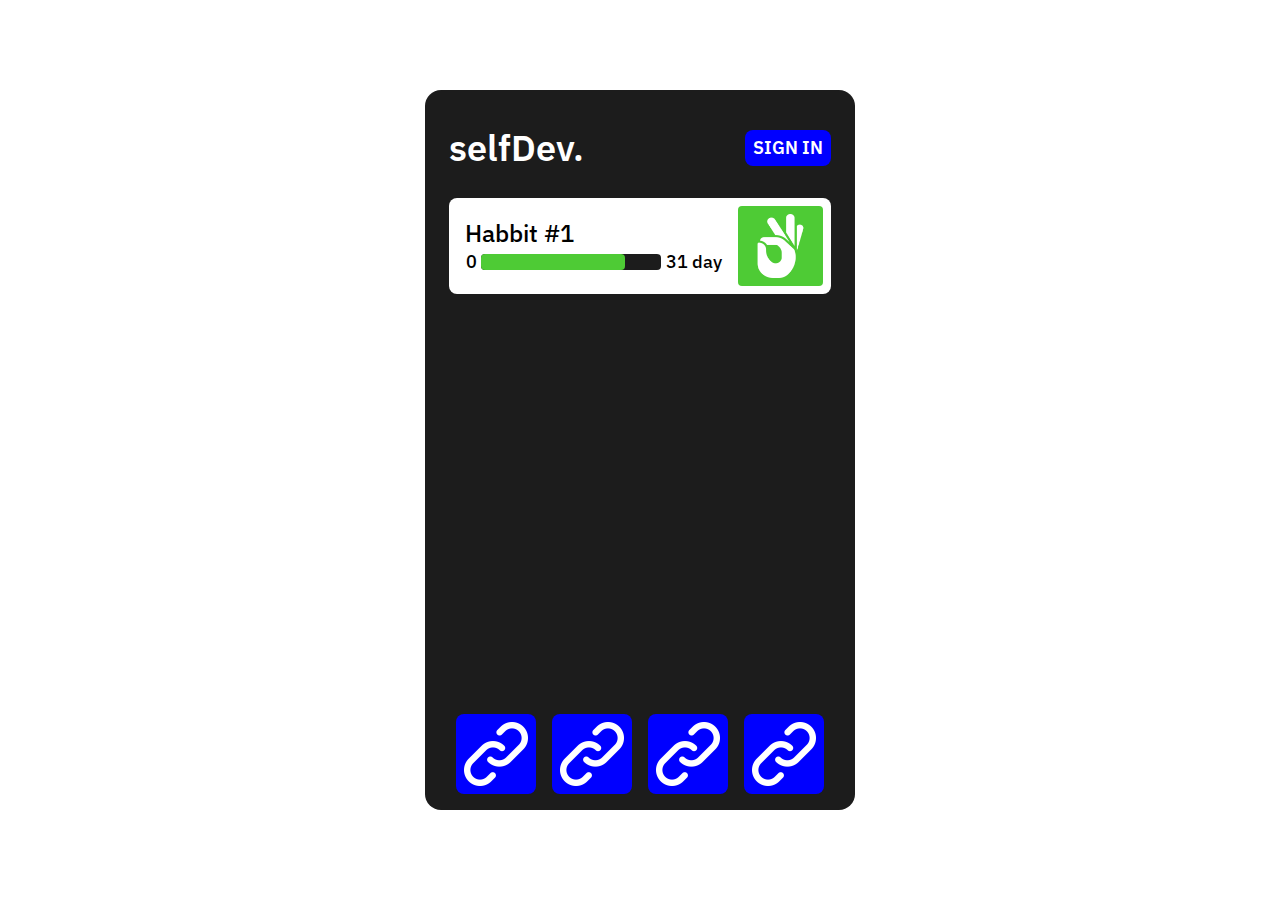
==== index.html @ 9440c909 "Initial commit" ====
<!DOCTYPE html>
<html lang="en">
<head>
    <meta charset="UTF-8">
    <meta name="viewport" content="width=device-width, initial-scale=1.0">
    <title>Habbits</title>
    <link rel="stylesheet" href="style.css">
</head>
<body>
    <div class="app">
        <main>
            <header>
                <a href="" class="logo"><p>selfDev.</p></a>
                <div class="auth__box">
                    <button>SIGN IN</button>
                </div>
            </header>
            <div class="content">
                <div class="habbits__list">
                    <div class="habbit">
                        <div class="habbit__info">
                            <p class="name">Habbit #1</p>
                            <div class="progress__info">
                                <p>0</p>
                                <span class="progress-line"></span>
                                <p>31 day</p>
                            </div>
                        </div>
                        <button class="done-habbit">
                            <img src="img/ok.png" alt="">
                        </button>
                    </div>
                </div>
            </div>
        </main>
        <header>
            <nav>
                <a href="#"><img src="img/links.png" alt=""></a>
                <a href="#"><img src="img/links.png" alt=""></a>
                <a href="#"><img src="img/links.png" alt=""></a>
                <a href="#"><img src="img/links.png" alt=""></a>
            </nav>
        </header>
    </div>

    <script src="app.js"></script>
</body>
</html>
---- style.css ----
@import url('https://fonts.googleapis.com/css2?family=IBM+Plex+Sans:ital,wght@0,100;0,200;0,300;0,400;0,500;0,600;0,700;1,100;1,200;1,300;1,400;1,500;1,600;1,700&display=swap');

/* Reset and base styles  */
* {
	padding: 0px;
	margin: 0px;
	border: none;
}

*,
*::before,
*::after {
	box-sizing: border-box;
}

/* Links */

a, a:link, a:visited  {
    text-decoration: none;
}

a:hover  {
    text-decoration: none;
}

/* Common */

aside, nav, footer, header, section, main {
	display: block;
}

h1, h2, h3, h4, h5, h6, p {
    font-size: inherit;
	font-weight: inherit;
}

ul, ul li {
	list-style: none;
}

img {
	vertical-align: top;
}

img, svg {
	max-width: 100%;
	height: auto;
}

address {
  font-style: normal;
}

/* Form */

input, textarea, button, select {
	font-family: inherit;
    font-size: inherit;
    color: inherit;
    background-color: transparent;
}

input::-ms-clear {
	display: none;
}

button, input[type="submit"] {
    display: inline-block;
    box-shadow: none;
    background-color: transparent;
    background: none;
    cursor: pointer;
}

input:focus, input:active,
button:focus, button:active {
    outline: none;
}

button::-moz-focus-inner {
	padding: 0;
	border: 0;
}

label {
	cursor: pointer;
}

legend {
	display: block;
}

body {
    font-family: "IBM Plex Sans", sans-serif;
    height: 100vh;
    display: flex;
    align-items: center;
    justify-content: center;
    background-color: #fff;
}

.app {
    border-radius: 16px;
    display: flex;
    flex-direction: column;
    align-items: center;
    justify-content: center;
    padding: 8px;
    background-color: #1c1c1c;
    width: 430px;
    height: 720px;
    position: relative;
}

header {
    padding: 8px;
    display: flex;
    align-items: center;
    justify-content: center;
    width: 100%;
    margin-top: 16px;
}

header nav {
    display: flex;
    align-items: center;
    justify-content: center;
}

header nav a {
    padding: 8px;
    display: flex;
    align-items: center;
    justify-content: center;
    text-decoration: none;
    margin: 0px 8px;
    background-color: blue;
    width: 80px;
    border-radius: 8px;
    height: 80px;
}

header nav a img {
    width: 100%;
    height: 100%;
}

main {
    display: flex;
    position: relative;
    flex-direction: column;
    padding: 8px;
    width: 100%;
    height: 85%;
    overflow: hidden;
}

main header {
    position: relative;
    display: flex;
    align-items: center;
    justify-content: space-between;
    padding: 8px;
    margin-bottom: 16px;
}

main header .auth__box button{
    font-weight: 600;
    background-color: blue;
    color: #fff;
    padding: 8px;
    font-size: 18px;
    line-height: 18px;
    border-radius: 8px;
    height: 36px;
}

main .content {
    position: relative;
    width: 100%;
    height: 100%;
}

main .content .habbits__list {
    display: flex;
    flex-direction: column;
    align-items: center;
    justify-content: start;
    width: 100%;
    height: 100%;
    background-color: #1c1c1c;
    position: relative;
    overflow-y: scroll;
    padding: 8px;
}

main .content .habbits__list::-webkit-scrollbar {
    width: 6px;               /* ширина scrollbar */
}
main .content .habbits__list::-webkit-scrollbar-track {
    background: #1c1c1c;        /* цвет дорожки */
}
main .content .habbits__list::-webkit-scrollbar-thumb {
    border-radius: 20px;       /* закругления плашки */
    border: 1px solid #fff;  /* padding вокруг плашки */
}

main .content .habbits__list .habbit {
    display: flex;
    align-items: center;
    justify-content: space-between;
    padding: 8px;
    width: 100%;
    background-color: #fff;
    height: 96px;
    border-radius: 8px;
    margin-bottom: 8px;
}

.habbit .habbit__info {
    display: flex;
    flex-direction: column;
    align-items: start;
    justify-content: center;
    height: 100%;
    width: 100%;
    padding: 8px;
}

.habbit .habbit__info .name {
    font-weight: 500;
    font-size: 24px;
    line-height: 24px;
    margin-bottom: 8px;
}

.habbit .habbit__info .progress__info {
    display: flex;
    width: 100%;
    align-items: center;
    justify-content: space-evenly;
}

.habbit .habbit__info .progress__info p {
    font-size: 18px;
    font-weight: 500;
    line-height: 18px;
}

.habbit .habbit__info .progress__info span {
    z-index: 1;
    height: 16px;
    position: relative;
    width: 70%;
    margin: 0px 4px 0px 4px;
    border-radius: 4px;
    background-color: #1c1c1c;
}

.habbit .habbit__info .progress__info span::after {
    content: '';
    border-radius: 4px;
    z-index: 3;
    background-color: #4ecb35;
    position: absolute;
    height: 100%;
    left: 0px;
    width: 80%;
}


.habbit button {
    height: 100%;
    margin: 0px 0px 0px 8px;
    width: 30%;
    padding: 8px;
    border-radius: 4px;
    background-color: #4ecb35;
}

.habbit button img {
    width: 100%;
    height: 100%;
}

.logo p{
    color: #fff;
    font-weight: 600;
    font-size: 36px;
    line-height: 36px;
}
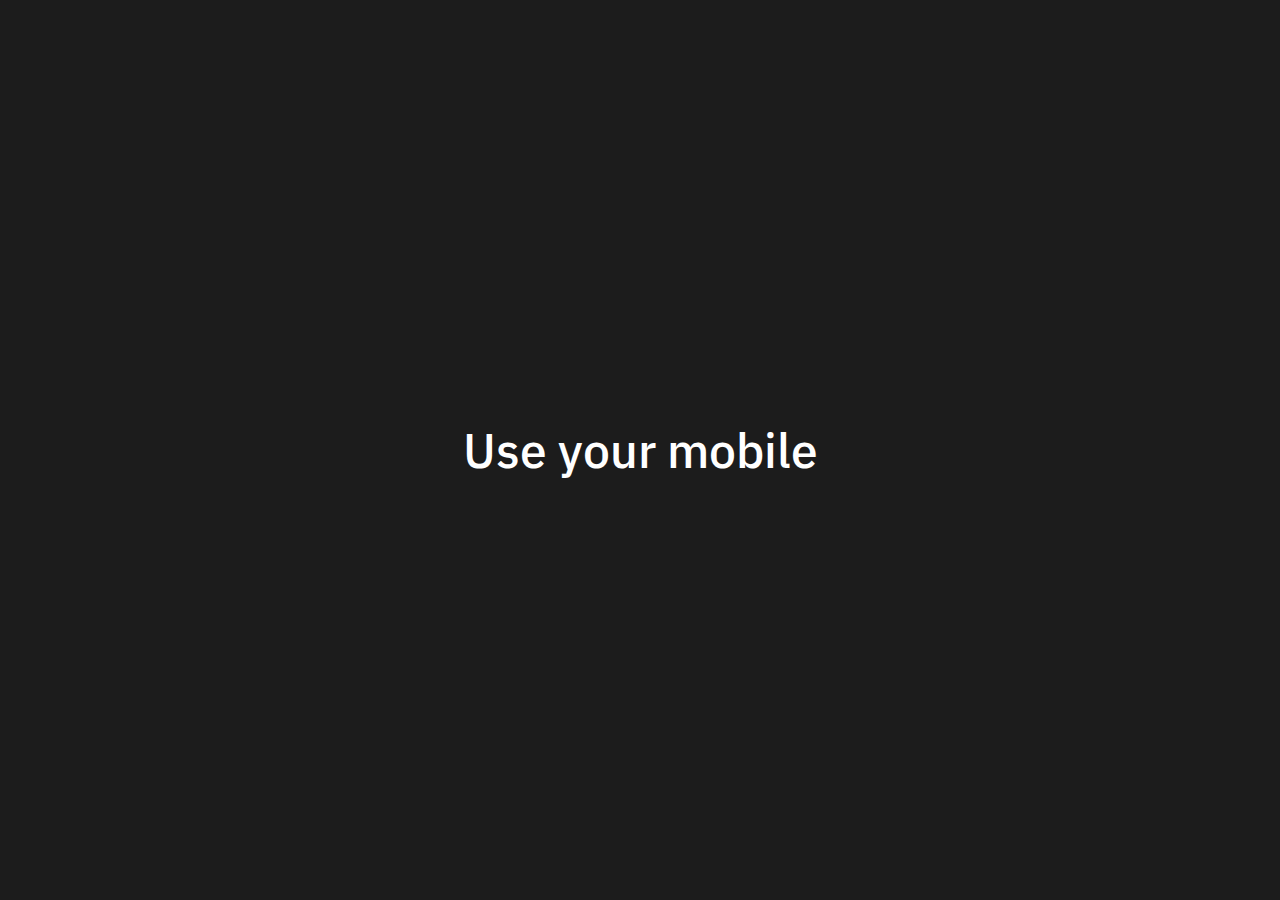
==== commit 0edb4717: "edit verst and base logic" ====
--- a/index.html
+++ b/index.html
@@ -7,15 +7,22 @@
     <link rel="stylesheet" href="style.css">
 </head>
 <body>
+    <p class="use_mobile">Use your mobile</p>
     <div class="app">
         <main>
             <header>
-                <a href="" class="logo"><p>selfDev.</p></a>
-                <div class="auth__box">
-                    <button>SIGN IN</button>
+                <a href="" class="logo">
+                    <div class="logo_text">
+                        <p class="name-text">RunHabbits</p>
+                        <p class="version-text">v1.0.0</p>
+                    </div>
+                </a>
+                <div class="user_box">
+                    <button><img src="img/user-svgrepo-com.svg" alt=""></button>
                 </div>
             </header>
             <div class="content">
+                <p class="head-text">Your Habbits</p>
                 <div class="habbits__list">
                     <div class="habbit">
                         <div class="habbit__info">
@@ -26,21 +33,30 @@
                                 <p>31 day</p>
                             </div>
                         </div>
-                        <button class="done-habbit">
-                            <img src="img/ok.png" alt="">
-                        </button>
+                    </div>
+                    <div class="add_new_habbit">
+                        <p>+</p>
                     </div>
                 </div>
             </div>
         </main>
         <header>
             <nav>
-                <a href="#"><img src="img/links.png" alt=""></a>
-                <a href="#"><img src="img/links.png" alt=""></a>
-                <a href="#"><img src="img/links.png" alt=""></a>
-                <a href="#"><img src="img/links.png" alt=""></a>
+                <a href="#"><img src="img/link-alt-1-svgrepo-com.svg" alt=""></a>
+                <a href="#"><img src="img/link-alt-1-svgrepo-com.svg" alt=""></a>
+                <a href="#"><img src="img/link-alt-1-svgrepo-com.svg" alt=""></a>
+                <a href="#"><img src="img/link-alt-1-svgrepo-com.svg" alt=""></a>
             </nav>
         </header>
+        <div class="add_new_habbit_form">
+            <form action="submit" id="habbitForm">
+                <p>Название привычки</p>
+                <input type="text" class="habbit-name">
+                <p>Количество дней</p>
+                <input type="number" class="habbit-count">
+                <button type="submit" class="done-habbit-btn">Поставить цель</button>
+            </form>
+        </div>
     </div>
 
     <script src="app.js"></script>
--- a/style.css
+++ b/style.css
@@ -94,199 +94,315 @@
     font-family: "IBM Plex Sans", sans-serif;
     height: 100vh;
     display: flex;
+    position: relative;
     align-items: center;
     justify-content: center;
-    background-color: #fff;
+    background-color: #1c1c1c;
+    overflow: hidden;
 }
 
 .app {
-    border-radius: 16px;
-    display: flex;
-    flex-direction: column;
-    align-items: center;
-    justify-content: center;
-    padding: 8px;
-    background-color: #1c1c1c;
-    width: 430px;
-    height: 720px;
-    position: relative;
-}
-
-header {
-    padding: 8px;
-    display: flex;
-    align-items: center;
-    justify-content: center;
-    width: 100%;
-    margin-top: 16px;
-}
-
-header nav {
-    display: flex;
-    align-items: center;
-    justify-content: center;
-}
-
-header nav a {
-    padding: 8px;
-    display: flex;
-    align-items: center;
-    justify-content: center;
-    text-decoration: none;
-    margin: 0px 8px;
-    background-color: blue;
-    width: 80px;
-    border-radius: 8px;
-    height: 80px;
-}
-
-header nav a img {
-    width: 100%;
-    height: 100%;
-}
-
-main {
-    display: flex;
-    position: relative;
-    flex-direction: column;
-    padding: 8px;
-    width: 100%;
-    height: 85%;
-    overflow: hidden;
-}
-
-main header {
-    position: relative;
-    display: flex;
-    align-items: center;
-    justify-content: space-between;
-    padding: 8px;
-    margin-bottom: 16px;
-}
-
-main header .auth__box button{
-    font-weight: 600;
-    background-color: blue;
+    display: none;
+}
+
+.use_mobile {
     color: #fff;
-    padding: 8px;
-    font-size: 18px;
-    line-height: 18px;
-    border-radius: 8px;
-    height: 36px;
-}
-
-main .content {
-    position: relative;
-    width: 100%;
-    height: 100%;
-}
-
-main .content .habbits__list {
-    display: flex;
-    flex-direction: column;
-    align-items: center;
-    justify-content: start;
-    width: 100%;
-    height: 100%;
-    background-color: #1c1c1c;
-    position: relative;
-    overflow-y: scroll;
-    padding: 8px;
-}
-
-main .content .habbits__list::-webkit-scrollbar {
-    width: 6px;               /* ширина scrollbar */
-}
-main .content .habbits__list::-webkit-scrollbar-track {
-    background: #1c1c1c;        /* цвет дорожки */
-}
-main .content .habbits__list::-webkit-scrollbar-thumb {
-    border-radius: 20px;       /* закругления плашки */
-    border: 1px solid #fff;  /* padding вокруг плашки */
-}
-
-main .content .habbits__list .habbit {
-    display: flex;
-    align-items: center;
-    justify-content: space-between;
-    padding: 8px;
-    width: 100%;
-    background-color: #fff;
-    height: 96px;
-    border-radius: 8px;
-    margin-bottom: 8px;
-}
-
-.habbit .habbit__info {
-    display: flex;
-    flex-direction: column;
-    align-items: start;
-    justify-content: center;
-    height: 100%;
-    width: 100%;
-    padding: 8px;
-}
-
-.habbit .habbit__info .name {
+    font-size: 48px;
     font-weight: 500;
-    font-size: 24px;
-    line-height: 24px;
-    margin-bottom: 8px;
-}
-
-.habbit .habbit__info .progress__info {
-    display: flex;
-    width: 100%;
-    align-items: center;
-    justify-content: space-evenly;
-}
-
-.habbit .habbit__info .progress__info p {
-    font-size: 18px;
-    font-weight: 500;
-    line-height: 18px;
-}
-
-.habbit .habbit__info .progress__info span {
-    z-index: 1;
-    height: 16px;
-    position: relative;
-    width: 70%;
-    margin: 0px 4px 0px 4px;
-    border-radius: 4px;
-    background-color: #1c1c1c;
-}
-
-.habbit .habbit__info .progress__info span::after {
-    content: '';
-    border-radius: 4px;
-    z-index: 3;
-    background-color: #4ecb35;
-    position: absolute;
-    height: 100%;
-    left: 0px;
-    width: 80%;
-}
-
-
-.habbit button {
-    height: 100%;
-    margin: 0px 0px 0px 8px;
-    width: 30%;
-    padding: 8px;
-    border-radius: 4px;
-    background-color: #4ecb35;
-}
-
-.habbit button img {
-    width: 100%;
-    height: 100%;
-}
-
-.logo p{
-    color: #fff;
-    font-weight: 600;
-    font-size: 36px;
-    line-height: 36px;
-}
-
+}
+
+@media (max-width: 560px) {
+    .use_mobile {
+        display: none;
+    }
+
+    .app {
+        border-radius: 16px;
+        display: flex;
+        flex-direction: column;
+        align-items: center;
+        justify-content: space-between;
+        background-color: #1c1c1c;
+        width: 100vw;
+        height: 100vh;
+        overflow: hidden;
+        position: relative;
+    }
+
+    header {
+        background-color: #292929;
+        padding: 16px 8px;
+        border-radius: 16px 16px 0px 0px;
+        display: flex;
+        align-items: center;
+        justify-content: center;
+        width: 100%;
+        margin-top: 16px;
+    }
+    
+    header nav {
+        width: 100%;
+        display: flex;
+        align-items: center;
+        justify-content: space-between;
+    }
+    
+    header nav a {
+        padding: 16px;
+        display: flex;
+        align-items: center;
+        justify-content: center;
+        text-decoration: none;
+        margin: 0px 8px;
+        background-color: #373737;
+        width: 100%;
+        border-radius: 8px;
+        height: 64px;
+    }
+    
+    header nav a img {
+        height: 100%;
+    }
+    
+    main {
+        display: flex;
+        position: relative;
+        flex-direction: column;
+        width: 100%;
+        height: 85%;
+        overflow: hidden;
+    }
+    
+    main header {
+        width: 100%;
+        position: relative;
+        display: flex;
+        align-items: center;
+        justify-content: space-between;
+        padding: 16px;
+        border-radius: 0px 0px 16px 16px;
+        margin:0px 0px 16px 0px;
+    }
+    
+    main header .user_box button{
+        height: 64px;
+        padding: 8px;
+        background-color: #373737;
+        border-radius: 8px;
+    }
+
+    main header .user_box button img {
+        height: 100%;   
+    }
+    
+    main .content {
+        position: relative;
+        width: 100%;
+        height: 100%;
+        padding: 0px 24px;
+    }
+
+    main .content .head-text {
+        color: #fff;
+        font-size: 32px;
+        font-weight: 500;
+        margin-bottom: 16px;
+    }
+    
+    main .content .habbits__list {
+        display: flex;
+        flex-direction: column;
+        align-items: center;
+        justify-content: start;
+        width: 100%;
+        height: 100%;
+        background-color: #1c1c1c;
+        position: relative;
+        overflow-y: scroll;
+    }
+    
+    main .content .habbits__list::-webkit-scrollbar {
+        width: 6px;               /* ширина scrollbar */
+    }
+    main .content .habbits__list::-webkit-scrollbar-track {
+        background: #1c1c1c;        /* цвет дорожки */
+    }
+    main .content .habbits__list::-webkit-scrollbar-thumb {
+        border-radius: 20px;       /* закругления плашки */
+        border: 1px solid #fff;  /* padding вокруг плашки */
+    }
+    
+    main .content .habbits__list .habbit {
+        cursor: pointer;
+        display: flex;
+        align-items: center;
+        justify-content: space-between;
+        padding: 8px;
+        height: 96px;
+        width: 100%;
+        background-color: #fff;
+        border-radius: 8px;
+        margin-bottom: 8px;
+    }
+
+    .add_new_habbit_form {
+        display: none;
+        flex-direction: column;
+        align-items: center;
+        padding: 0;
+        justify-content: end;
+        z-index: 100;
+        width: 100vw;
+        height: 100vh;
+        position: absolute;
+        background-color: #00000098;
+    }
+
+    .add_new_habbit_form form {
+        display: flex;
+        flex-direction: column;
+        align-items: start;
+        justify-content: end;
+        padding: 24px;
+        border-radius: 16px 16px 0px 0px;
+        width: 100%;
+        background-color: #1c1c1c;
+        z-index: 101;
+    }
+
+    .add_new_habbit_form form p {
+        color: #fff;
+        font-size: 24px;
+        font-weight: 400;
+    }
+
+    .add_new_habbit_form form input {
+        border-radius: 8px;
+        padding: 8px;
+        width: 100%;
+        height: 48px;
+        background-color: #292929;
+        color: #fff;
+        margin: 4px 0px 8px 0px;
+    }
+
+    .add_new_habbit_form form button {
+        color: #fff;
+        font-size: 24px;
+        font-weight: 500;
+        display: flex;
+        align-items: center;
+        justify-content: center;
+        border-radius: 8px;
+        margin-top: 16px;
+        width: 100%;
+        height: 64px;
+        background-color: #59c33c;
+    }
+
+    main .content .habbits__list .add_new_habbit {
+        cursor: pointer;
+        display: flex;
+        align-items: center;
+        justify-content: center;
+        padding: 8px;
+        height: 96px;
+        width: 100%;
+        background-color: transparent;
+        border: 3px #59c33c solid;
+        border-radius: 8px;
+        margin-bottom: 8px;
+        font-size: 48px;
+        color: #59c33c;
+    }
+    
+    .habbit .habbit__info {
+        display: flex;
+        flex-direction: column;
+        align-items: start;
+        justify-content: space-evenly;
+        height: 100%;
+        width: 100%;
+        padding: 8px;
+    }
+    
+    .habbit .habbit__info .name {
+        font-weight: 500;
+        font-size: 28px;
+        line-height: 24px;
+        margin-bottom: 8px;
+    }
+    
+    .habbit .habbit__info .progress__info {
+        display: flex;
+        width: 100%;
+        align-items: center;
+        justify-content: start;
+    }
+    
+    .habbit .habbit__info .progress__info p {
+        font-size: 18px;
+        font-weight: 500;
+        line-height: 18px;
+    }
+    
+    .habbit .habbit__info .progress__info span {
+        z-index: 1;
+        height: 16px;
+        position: relative;
+        width: calc(100% - 90px);
+        margin: 0px 8px 0px 8px;
+        border-radius: 4px;
+        background-color: #1c1c1c;
+    }
+    
+    .habbit .habbit__info .progress__info span::after {
+        content: '';
+        border-radius: 4px;
+        z-index: 3;
+        background-color: #4ecb35;
+        position: absolute;
+        height: 100%;
+        left: 0px;
+        width: 80%;
+    }
+
+    .habbit .done-habbit {
+        height: 64px;
+        width: 64px;
+        padding: 8px;
+        border-radius: 4px;
+        background-color: #4ecb35;
+    }
+    
+    .habbit .done-habbit img {
+        width: 100%;
+    }
+
+    .logo {
+        cursor: pointer;
+        padding: 8px;
+    }
+
+    .logo .logo_text {
+        display: flex;
+        flex-direction: column;
+        align-items: start;
+        justify-content: center;
+    }
+    
+    .logo .logo_text .name-text{
+        color: #fff;
+        font-weight: 600;
+        font-size: 36px;
+        line-height: 36px;
+    }
+
+    .logo .logo_text .version-text{
+        color: #515151;
+        font-weight: 500;
+        font-size: 18px;
+        line-height: 24px;
+    }
+}
+
